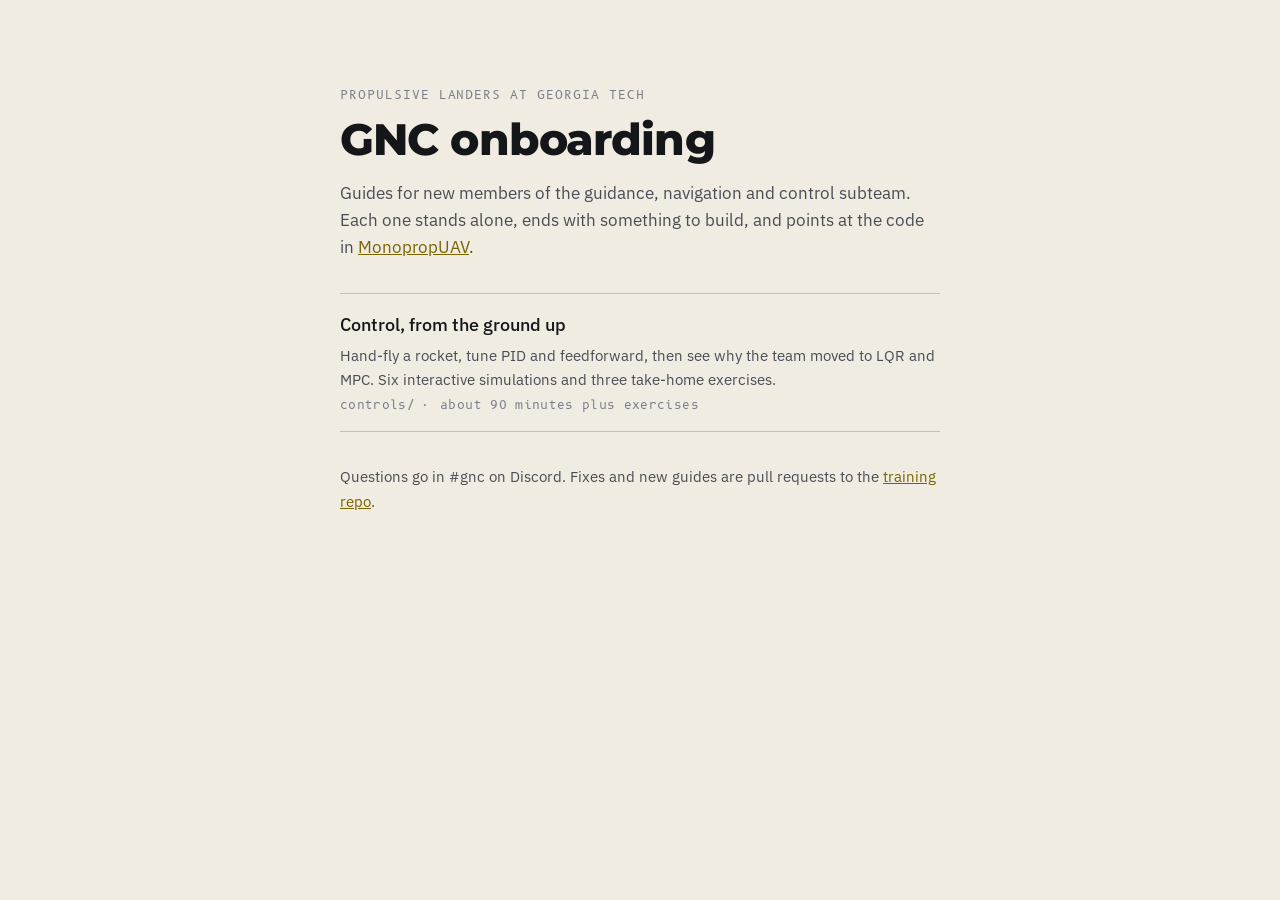
==== index.html @ 3d28d426 "Add the GNC onboarding site with the control theory guide controls/ is an interactive single-file gu" ====
<!doctype html>
<html lang="en">
<head>
<meta charset="utf-8">
<meta name="viewport" content="width=device-width, initial-scale=1">
<title>GNC onboarding</title>
<meta name="color-scheme" content="light dark">
<link rel="stylesheet" href="https://fonts.googleapis.com/css2?family=B612+Mono:wght@400&family=IBM+Plex+Sans:wght@400;500&family=Montserrat:wght@700;800&display=swap">
<style>
:root { --bg:#F0ECE2; --ink:#15161A; --ink-2:#4A4C55; --ink-3:#7B7E8A; --line:#C9C1AE; --gold-ink:#7A6300; }
@media (prefers-color-scheme: dark) { :root { --bg:#0E0F12; --ink:#ECE8DD; --ink-2:#B4B0A6; --ink-3:#7E7B74; --line:#2A2D35; --gold-ink:#FFD600; } }
body { margin:0; background:var(--bg); color:var(--ink); font-family:"IBM Plex Sans","Segoe UI",system-ui,sans-serif; font-size:1.0625rem; line-height:1.6; }
main { max-width:60ch; margin:0 auto; padding:5rem 1.5rem 4rem; }
.eyebrow { font-family:"B612 Mono",Consolas,monospace; font-size:.75rem; letter-spacing:.08em; text-transform:uppercase; color:var(--ink-3); }
h1 { font-family:Montserrat,Arial,sans-serif; font-weight:800; font-size:clamp(2rem,5vw,2.75rem); letter-spacing:-.02em; line-height:1.1; margin:.5rem 0 1rem; }
p { margin:0 0 1rem; color:var(--ink-2); }
ul { list-style:none; padding:0; margin:2rem 0 0; border-top:1px solid var(--line); }
li { padding:1rem 0; border-bottom:1px solid var(--line); }
li a { color:var(--ink); font-weight:500; text-decoration:none; font-size:1.15rem; }
li a:hover { text-decoration:underline; text-underline-offset:.15em; }
li span { display:block; color:var(--ink-2); font-size:.95rem; margin-top:.2rem; }
li small { display:block; font-family:"B612 Mono",Consolas,monospace; font-size:.72rem; color:var(--ink-3); margin-top:.35rem; letter-spacing:.03em; }
a { color:var(--gold-ink); }
</style>
</head>
<body>
<main>
  <span class="eyebrow">Propulsive Landers at Georgia Tech</span>
  <h1>GNC onboarding</h1>
  <p>Guides for new members of the guidance, navigation and control subteam. Each one stands alone, ends with something to build, and points at the code in <a href="https://github.com/GTPL-Testing/MonopropUAV">MonopropUAV</a>.</p>
  <ul>
    <li>
      <a href="controls/">Control, from the ground up</a>
      <span>Hand-fly a rocket, tune PID and feedforward, then see why the team moved to LQR and MPC. Six interactive simulations and three take-home exercises.</span>
      <small>controls/ · about 90 minutes plus exercises</small>
    </li>
  </ul>
  <p style="margin-top:2rem;font-size:.95rem">Questions go in #gnc on Discord. Fixes and new guides are pull requests to the <a href="https://github.com/Propulsive-Landers-GT/training">training repo</a>.</p>
</main>
</body>
</html>
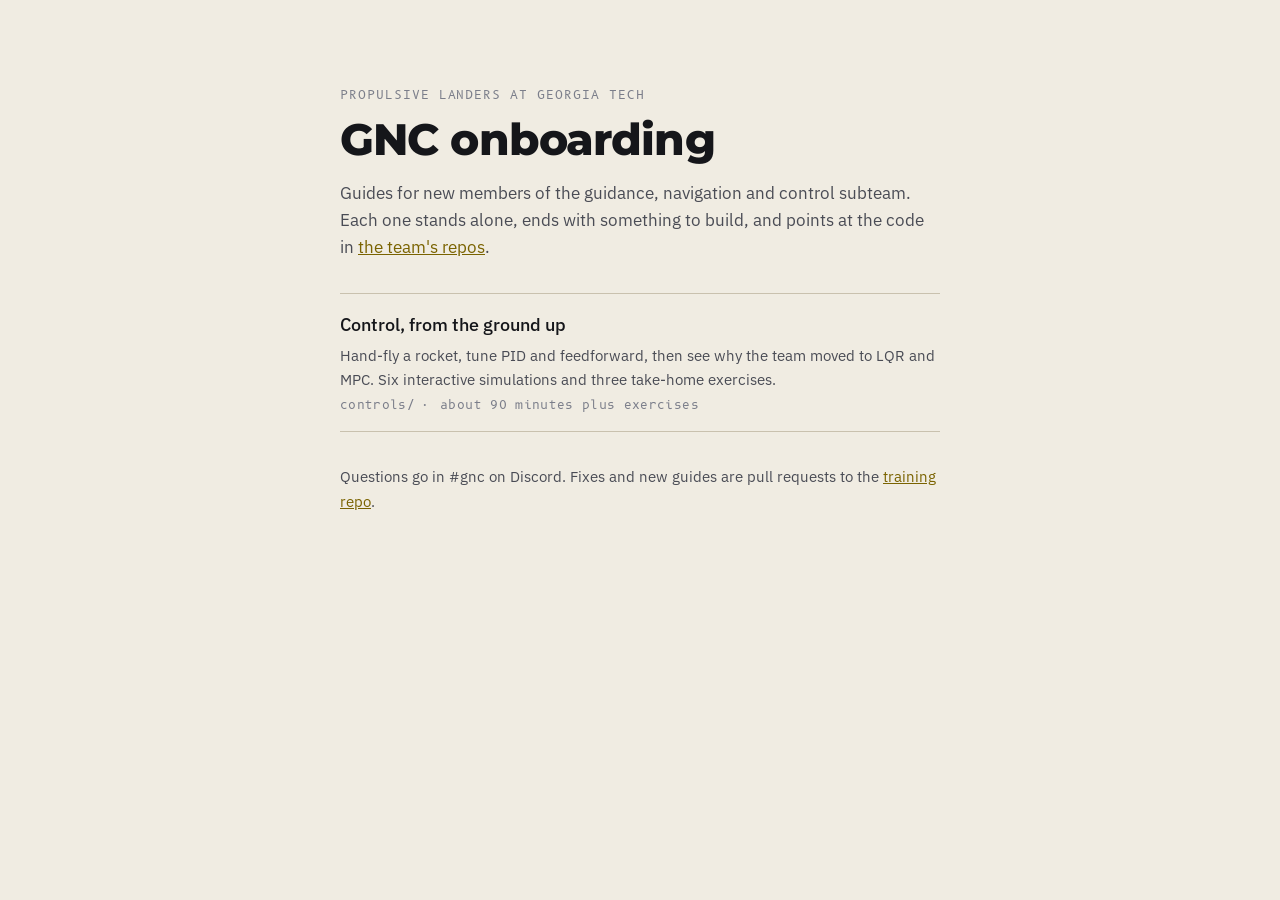
==== commit 004b526a: "Point the guide and exercises at the Propulsive-Landers-GT split repos The code the guide cites move" ====
--- a/index.html
+++ b/index.html
@@ -27,7 +27,7 @@
 <main>
   <span class="eyebrow">Propulsive Landers at Georgia Tech</span>
   <h1>GNC onboarding</h1>
-  <p>Guides for new members of the guidance, navigation and control subteam. Each one stands alone, ends with something to build, and points at the code in <a href="https://github.com/GTPL-Testing/MonopropUAV">MonopropUAV</a>.</p>
+  <p>Guides for new members of the guidance, navigation and control subteam. Each one stands alone, ends with something to build, and points at the code in <a href="https://github.com/Propulsive-Landers-GT">the team's repos</a>.</p>
   <ul>
     <li>
       <a href="controls/">Control, from the ground up</a>
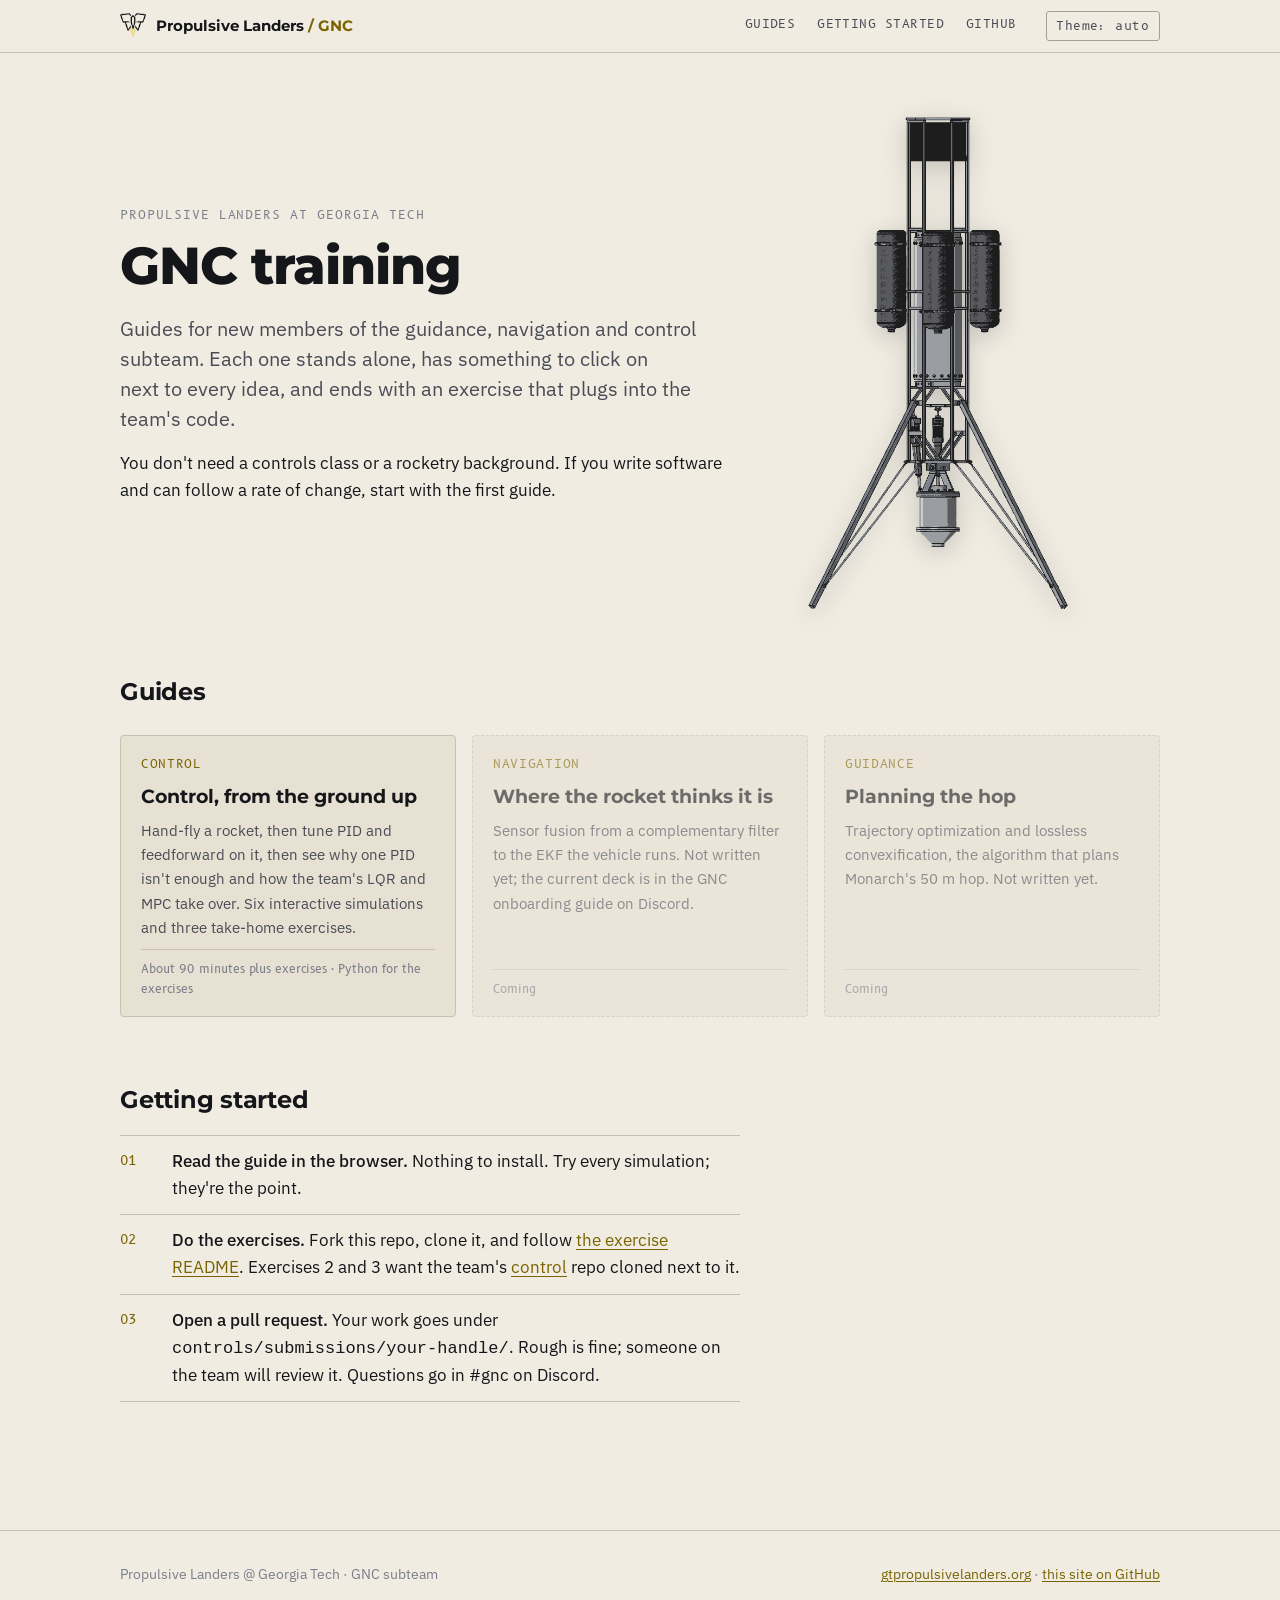
==== commit e2caf103: "Add the three-servo engine figure and redesign the landing page The guide's intro paragraph about th" ====
--- a/index.html
+++ b/index.html
@@ -3,39 +3,131 @@
 <head>
 <meta charset="utf-8">
 <meta name="viewport" content="width=device-width, initial-scale=1">
-<title>GNC onboarding</title>
+<title>GNC training</title>
 <meta name="color-scheme" content="light dark">
-<link rel="stylesheet" href="https://fonts.googleapis.com/css2?family=B612+Mono:wght@400&family=IBM+Plex+Sans:wght@400;500&family=Montserrat:wght@700;800&display=swap">
+<link rel="preconnect" href="https://fonts.googleapis.com">
+<link rel="preconnect" href="https://fonts.gstatic.com" crossorigin>
+<link rel="stylesheet" href="https://fonts.googleapis.com/css2?family=B612:wght@400;700&family=B612+Mono:wght@400&family=IBM+Plex+Sans:ital,wght@0,400;0,500;1,400&family=Montserrat:wght@700;800&display=swap">
 <style>
-:root { --bg:#F0ECE2; --ink:#15161A; --ink-2:#4A4C55; --ink-3:#7B7E8A; --line:#C9C1AE; --gold-ink:#7A6300; }
-@media (prefers-color-scheme: dark) { :root { --bg:#0E0F12; --ink:#ECE8DD; --ink-2:#B4B0A6; --ink-3:#7E7B74; --line:#2A2D35; --gold-ink:#FFD600; } }
-body { margin:0; background:var(--bg); color:var(--ink); font-family:"IBM Plex Sans","Segoe UI",system-ui,sans-serif; font-size:1.0625rem; line-height:1.6; }
-main { max-width:60ch; margin:0 auto; padding:5rem 1.5rem 4rem; }
-.eyebrow { font-family:"B612 Mono",Consolas,monospace; font-size:.75rem; letter-spacing:.08em; text-transform:uppercase; color:var(--ink-3); }
-h1 { font-family:Montserrat,Arial,sans-serif; font-weight:800; font-size:clamp(2rem,5vw,2.75rem); letter-spacing:-.02em; line-height:1.1; margin:.5rem 0 1rem; }
-p { margin:0 0 1rem; color:var(--ink-2); }
-ul { list-style:none; padding:0; margin:2rem 0 0; border-top:1px solid var(--line); }
-li { padding:1rem 0; border-bottom:1px solid var(--line); }
-li a { color:var(--ink); font-weight:500; text-decoration:none; font-size:1.15rem; }
-li a:hover { text-decoration:underline; text-underline-offset:.15em; }
-li span { display:block; color:var(--ink-2); font-size:.95rem; margin-top:.2rem; }
-li small { display:block; font-family:"B612 Mono",Consolas,monospace; font-size:.72rem; color:var(--ink-3); margin-top:.35rem; letter-spacing:.03em; }
-a { color:var(--gold-ink); }
+:root {
+  color-scheme: light dark;
+  --bg:#F0ECE2; --bg-2:#E7E1D3; --bg-3:#DCD5C4; --ink:#15161A; --ink-2:#4A4C55; --ink-3:#7B7E8A;
+  --line:#C9C1AE; --line-2:#A79F8C; --gold:#FFD600; --gold-ink:#7A6300; --navy:#1E3A5F;
+  --font-display:"Montserrat","Helvetica Neue",Arial,sans-serif; --font-body:"IBM Plex Sans","Segoe UI",Roboto,system-ui,sans-serif;
+  --font-ui:"B612",Verdana,sans-serif; --font-mono:"B612 Mono","SFMono-Regular",Consolas,monospace;
+}
+@media (prefers-color-scheme: dark) { :root:not([data-theme="light"]) {
+  --bg:#0E0F12; --bg-2:#15171C; --bg-3:#1E2128; --ink:#ECE8DD; --ink-2:#B4B0A6; --ink-3:#7E7B74;
+  --line:#2A2D35; --line-2:#3D414B; --gold-ink:#FFD600; --navy:#6F9BD1; } }
+:root[data-theme="dark"] {
+  --bg:#0E0F12; --bg-2:#15171C; --bg-3:#1E2128; --ink:#ECE8DD; --ink-2:#B4B0A6; --ink-3:#7E7B74;
+  --line:#2A2D35; --line-2:#3D414B; --gold-ink:#FFD600; --navy:#6F9BD1; }
+*, *::before, *::after { box-sizing:border-box; }
+body { margin:0; background:var(--bg); color:var(--ink); font-family:var(--font-body); font-size:1.0625rem; line-height:1.6; -webkit-font-smoothing:antialiased; }
+a { color:var(--gold-ink); text-decoration:underline; text-decoration-thickness:1px; text-underline-offset:.15em; }
+.topbar { position:sticky; top:0; z-index:20; background:color-mix(in srgb, var(--bg) 88%, transparent); backdrop-filter:blur(10px); border-bottom:1px solid var(--line); }
+.wrap { width:min(1040px, 100% - 2*clamp(1.25rem,4vw,3rem)); margin-inline:auto; }
+.topbar-in { display:flex; align-items:center; gap:1.25rem; min-height:3.25rem; }
+.brand { display:flex; align-items:center; gap:.6rem; text-decoration:none; color:var(--ink); font-family:var(--font-display); font-weight:700; font-size:.95rem; white-space:nowrap; }
+.brand .mark { width:26px; height:26px; }
+.brand b { color:var(--gold-ink); }
+.topnav { margin-left:auto; display:flex; gap:.25rem; }
+.topnav a { font-family:var(--font-mono); font-size:.75rem; letter-spacing:.04em; text-transform:uppercase; color:var(--ink-2); text-decoration:none; padding:.45rem .55rem; border-bottom:2px solid transparent; white-space:nowrap; }
+.topnav a:hover { color:var(--ink); border-bottom-color:var(--gold); }
+.theme-btn { border:1px solid var(--line-2); background:transparent; color:var(--ink-2); font-family:var(--font-mono); font-size:.75rem; letter-spacing:.04em; padding:.35rem .6rem; cursor:pointer; border-radius:3px; white-space:nowrap; flex:none; }
+main { padding:4rem 0 3rem; }
+.hero { display:grid; grid-template-columns:minmax(0, 62ch) minmax(220px, 300px); gap:3rem; align-items:center; }
+@media (max-width: 800px) { .hero { grid-template-columns:1fr; } .hero img { max-width:180px; } }
+.eyebrow { font-family:var(--font-mono); font-size:.75rem; letter-spacing:.08em; text-transform:uppercase; color:var(--ink-3); display:block; margin-bottom:.75rem; }
+h1 { font-family:var(--font-display); font-weight:800; font-size:clamp(2.25rem,5vw,3.25rem); letter-spacing:-.02em; line-height:1.1; margin:0 0 1.25rem; text-wrap:balance; }
+.lead { font-size:1.25rem; line-height:1.5; color:var(--ink-2); max-width:58ch; margin:0 0 1rem; text-wrap:pretty; }
+p { margin:0 0 1rem; text-wrap:pretty; }
+.hero img { width:100%; max-width:260px; justify-self:center; filter:drop-shadow(0 6px 12px rgba(0,0,0,.18)); }
+h2 { font-family:var(--font-display); font-weight:700; font-size:1.5rem; letter-spacing:-.01em; margin:4rem 0 .5rem; }
+.guides { list-style:none; padding:0; margin:1.5rem 0 0; display:grid; grid-template-columns:repeat(auto-fill, minmax(300px, 1fr)); gap:1rem; }
+.guide { display:flex; flex-direction:column; gap:.6rem; padding:1.25rem 1.25rem 1rem; background:var(--bg-2); border:1px solid var(--line); border-radius:4px; text-decoration:none; color:var(--ink); min-height:100%; }
+.guide:hover { border-color:var(--ink-3); }
+.guide .n { font-family:var(--font-mono); font-size:.72rem; letter-spacing:.06em; text-transform:uppercase; color:var(--gold-ink); }
+.guide .t { font-family:var(--font-display); font-weight:700; font-size:1.2rem; line-height:1.25; text-wrap:balance; }
+.guide .d { color:var(--ink-2); font-size:.95rem; text-wrap:pretty; flex:1; }
+.guide .m { font-family:var(--font-ui); font-size:.78rem; color:var(--ink-3); border-top:1px solid var(--line); padding-top:.6rem; }
+.guide.soon { opacity:.6; border-style:dashed; }
+.steps { list-style:none; padding:0; margin:1rem 0 0; max-width:62ch; counter-reset:s; }
+.steps li { display:grid; grid-template-columns:2.5rem 1fr; gap:.75rem; padding:.75rem 0; border-top:1px solid var(--line); counter-increment:s; }
+.steps li::before { content:"0" counter(s); font-family:var(--font-mono); font-size:.8rem; color:var(--gold-ink); padding-top:.2rem; }
+.steps li:last-child { border-bottom:1px solid var(--line); }
+.steps b { font-weight:500; }
+footer { border-top:1px solid var(--line); margin-top:5rem; padding:2rem 0 3rem; font-size:.875rem; color:var(--ink-3); }
+footer .wrap { display:flex; flex-wrap:wrap; gap:.5rem 2rem; justify-content:space-between; }
+@media (prefers-reduced-motion: reduce) { *, *::before, *::after { transition:none !important; animation:none !important; } }
 </style>
 </head>
 <body>
-<main>
-  <span class="eyebrow">Propulsive Landers at Georgia Tech</span>
-  <h1>GNC onboarding</h1>
-  <p>Guides for new members of the guidance, navigation and control subteam. Each one stands alone, ends with something to build, and points at the code in <a href="https://github.com/Propulsive-Landers-GT">the team's repos</a>.</p>
-  <ul>
-    <li>
-      <a href="controls/">Control, from the ground up</a>
-      <span>Hand-fly a rocket, tune PID and feedforward, then see why the team moved to LQR and MPC. Six interactive simulations and three take-home exercises.</span>
-      <small>controls/ · about 90 minutes plus exercises</small>
-    </li>
+<header class="topbar"><div class="wrap topbar-in">
+  <a class="brand" href="./"><img class="mark" src="controls/src/assets/mark_light.png" data-dark="controls/src/assets/mark_dark.png" data-light="controls/src/assets/mark_light.png" alt=""><span>Propulsive Landers <b>/ GNC</b></span></a>
+  <nav class="topnav" aria-label="Site"><a href="#guides">Guides</a><a href="#start">Getting started</a><a href="https://github.com/Propulsive-Landers-GT">GitHub</a></nav>
+  <button class="theme-btn" id="themeBtn" type="button">Theme: auto</button>
+</div></header>
+<main class="wrap">
+  <section class="hero">
+    <div>
+      <span class="eyebrow">Propulsive Landers at Georgia Tech</span>
+      <h1>GNC training</h1>
+      <p class="lead">Guides for new members of the guidance, navigation and control subteam. Each one stands alone, has something to click on next to every idea, and ends with an exercise that plugs into the team's code.</p>
+      <p>You don't need a controls class or a rocketry background. If you write software and can follow a rate of change, start with the first guide.</p>
+    </div>
+    <img src="controls/src/assets/monarch_480.png" alt="Render of Monarch, the team's 1000 N hybrid rocket lander">
+  </section>
+
+  <h2 id="guides">Guides</h2>
+  <ul class="guides">
+    <li><a class="guide" href="controls/">
+      <span class="n">Control</span>
+      <span class="t">Control, from the ground up</span>
+      <span class="d">Hand-fly a rocket, then tune PID and feedforward on it, then see why one PID isn't enough and how the team's LQR and MPC take over. Six interactive simulations and three take-home exercises.</span>
+      <span class="m">About 90 minutes plus exercises · Python for the exercises</span>
+    </a></li>
+    <li><span class="guide soon">
+      <span class="n">Navigation</span>
+      <span class="t">Where the rocket thinks it is</span>
+      <span class="d">Sensor fusion from a complementary filter to the EKF the vehicle runs. Not written yet; the current deck is in the GNC onboarding guide on Discord.</span>
+      <span class="m">Coming</span>
+    </span></li>
+    <li><span class="guide soon">
+      <span class="n">Guidance</span>
+      <span class="t">Planning the hop</span>
+      <span class="d">Trajectory optimization and lossless convexification, the algorithm that plans Monarch's 50 m hop. Not written yet.</span>
+      <span class="m">Coming</span>
+    </span></li>
   </ul>
-  <p style="margin-top:2rem;font-size:.95rem">Questions go in #gnc on Discord. Fixes and new guides are pull requests to the <a href="https://github.com/Propulsive-Landers-GT/training">training repo</a>.</p>
+
+  <h2 id="start">Getting started</h2>
+  <ol class="steps">
+    <li><span><b>Read the guide in the browser.</b> Nothing to install. Try every simulation; they're the point.</span></li>
+    <li><span><b>Do the exercises.</b> Fork this repo, clone it, and follow <a href="controls/exercises/README.md">the exercise README</a>. Exercises 2 and 3 want the team's <a href="https://github.com/Propulsive-Landers-GT/control">control</a> repo cloned next to it.</span></li>
+    <li><span><b>Open a pull request.</b> Your work goes under <code>controls/submissions/your-handle/</code>. Rough is fine; someone on the team will review it. Questions go in #gnc on Discord.</span></li>
+  </ol>
 </main>
+<footer><div class="wrap">
+  <p>Propulsive Landers @ Georgia Tech · GNC subteam</p>
+  <p><a href="https://gtpropulsivelanders.org/">gtpropulsivelanders.org</a> · <a href="https://github.com/Propulsive-Landers-GT/training">this site on GitHub</a></p>
+</div></footer>
+<script>
+(function () {
+  const root = document.documentElement, KEY = 'gtpl-controls-theme', btn = document.getElementById('themeBtn');
+  const order = ['auto', 'light', 'dark']; let mode = 'auto';
+  try { const s = localStorage.getItem(KEY); if (order.includes(s)) mode = s; } catch (e) {}
+  const mq = matchMedia('(prefers-color-scheme: dark)');
+  function isDark() { const t = root.getAttribute('data-theme'); return t === 'dark' || (t !== 'light' && mq.matches); }
+  function apply() {
+    if (mode === 'auto') root.removeAttribute('data-theme'); else root.setAttribute('data-theme', mode);
+    btn.textContent = 'Theme: ' + mode;
+    try { localStorage.setItem(KEY, mode); } catch (e) {}
+    document.querySelectorAll('img.mark').forEach(i => i.setAttribute('src', isDark() ? i.dataset.light : i.dataset.dark));
+  }
+  btn.addEventListener('click', () => { mode = order[(order.indexOf(mode) + 1) % 3]; apply(); });
+  mq.addEventListener('change', apply); apply();
+})();
+</script>
 </body>
 </html>
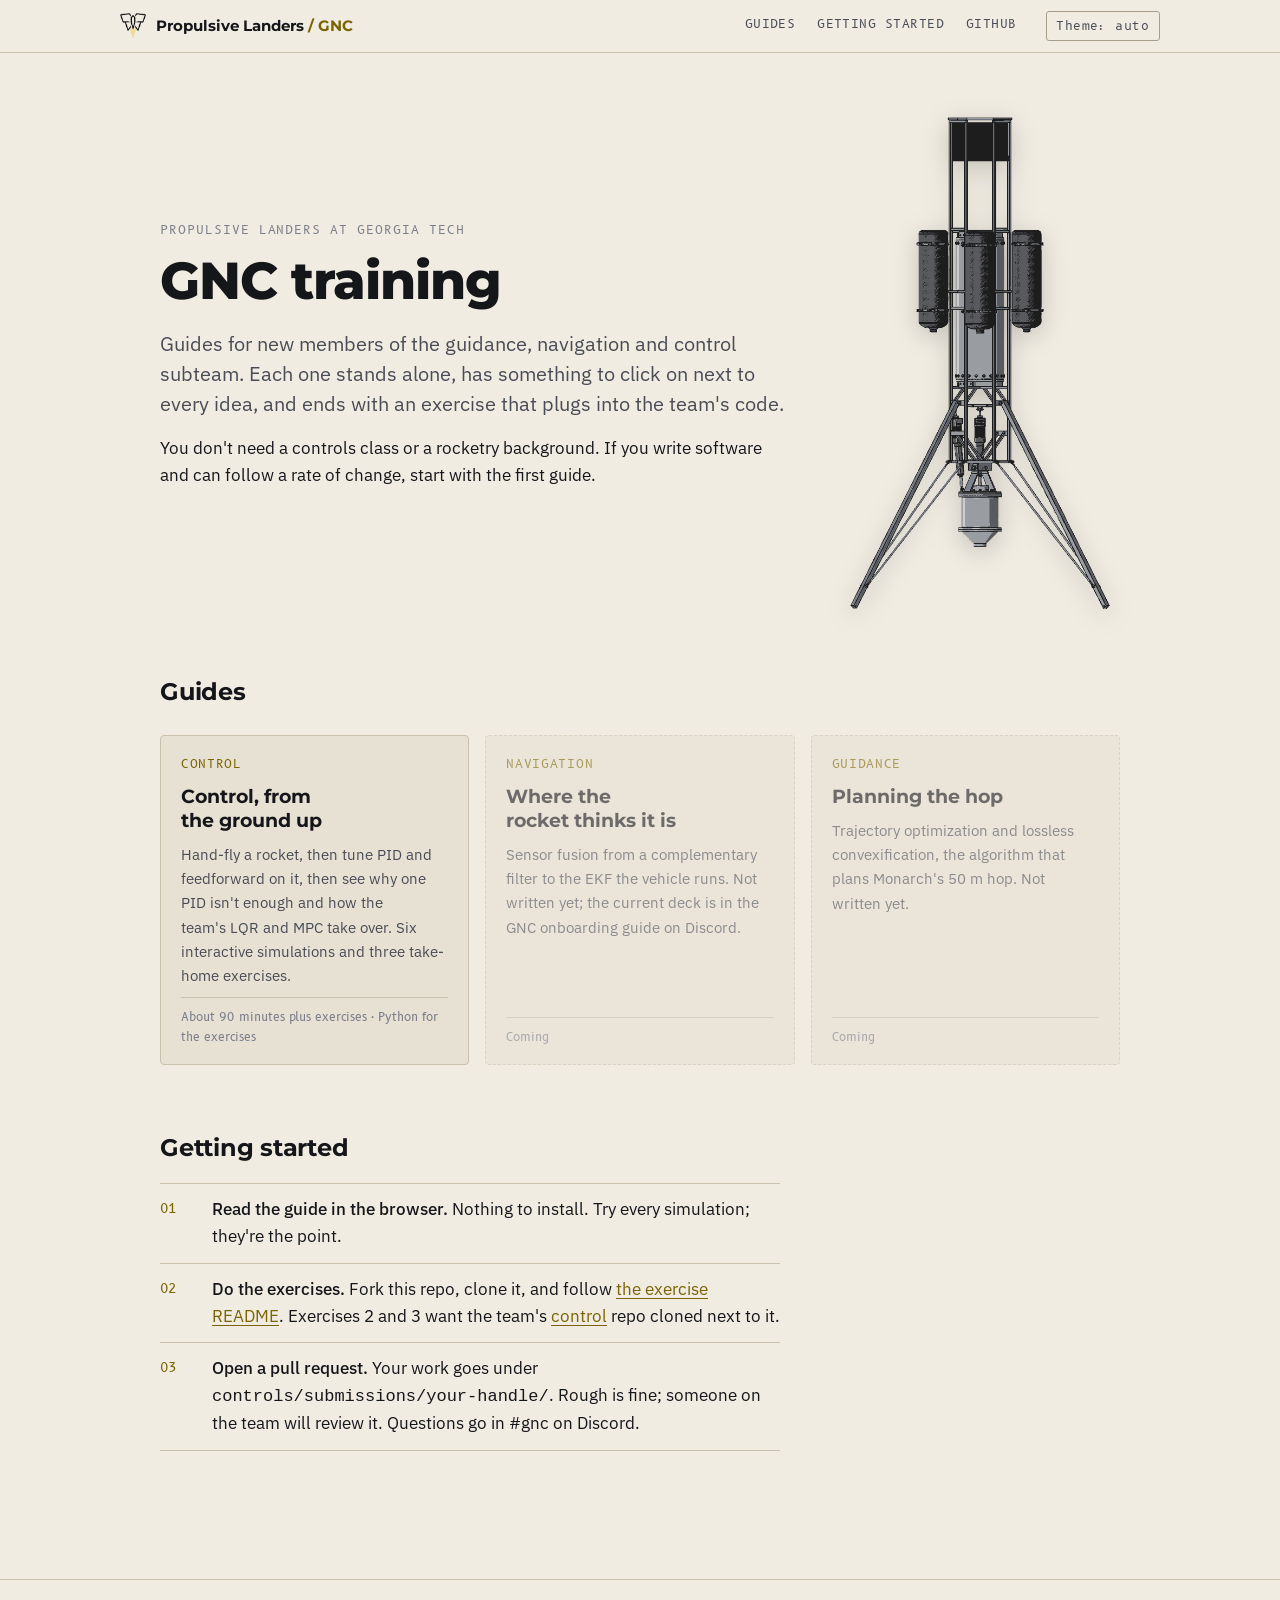
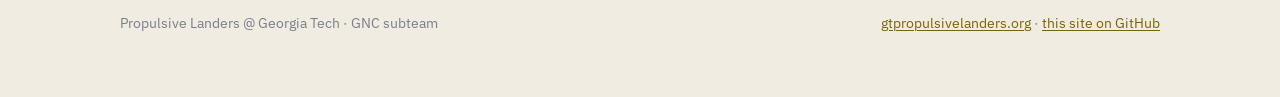
==== commit 5cc3c2e2: "Centre the reading column and move the byline under the title The prose column is now centred on wid" ====
--- a/index.html
+++ b/index.html
@@ -27,6 +27,7 @@
 a { color:var(--gold-ink); text-decoration:underline; text-decoration-thickness:1px; text-underline-offset:.15em; }
 .topbar { position:sticky; top:0; z-index:20; background:color-mix(in srgb, var(--bg) 88%, transparent); backdrop-filter:blur(10px); border-bottom:1px solid var(--line); }
 .wrap { width:min(1040px, 100% - 2*clamp(1.25rem,4vw,3rem)); margin-inline:auto; }
+main.wrap { width:min(960px, 100% - 2*clamp(1.25rem,4vw,3rem)); }
 .topbar-in { display:flex; align-items:center; gap:1.25rem; min-height:3.25rem; }
 .brand { display:flex; align-items:center; gap:.6rem; text-decoration:none; color:var(--ink); font-family:var(--font-display); font-weight:700; font-size:.95rem; white-space:nowrap; }
 .brand .mark { width:26px; height:26px; }
@@ -36,7 +37,7 @@
 .topnav a:hover { color:var(--ink); border-bottom-color:var(--gold); }
 .theme-btn { border:1px solid var(--line-2); background:transparent; color:var(--ink-2); font-family:var(--font-mono); font-size:.75rem; letter-spacing:.04em; padding:.35rem .6rem; cursor:pointer; border-radius:3px; white-space:nowrap; flex:none; }
 main { padding:4rem 0 3rem; }
-.hero { display:grid; grid-template-columns:minmax(0, 62ch) minmax(220px, 300px); gap:3rem; align-items:center; }
+.hero { display:grid; grid-template-columns:minmax(0, 1fr) minmax(220px, 280px); gap:3rem; align-items:center; }
 @media (max-width: 800px) { .hero { grid-template-columns:1fr; } .hero img { max-width:180px; } }
 .eyebrow { font-family:var(--font-mono); font-size:.75rem; letter-spacing:.08em; text-transform:uppercase; color:var(--ink-3); display:block; margin-bottom:.75rem; }
 h1 { font-family:var(--font-display); font-weight:800; font-size:clamp(2.25rem,5vw,3.25rem); letter-spacing:-.02em; line-height:1.1; margin:0 0 1.25rem; text-wrap:balance; }
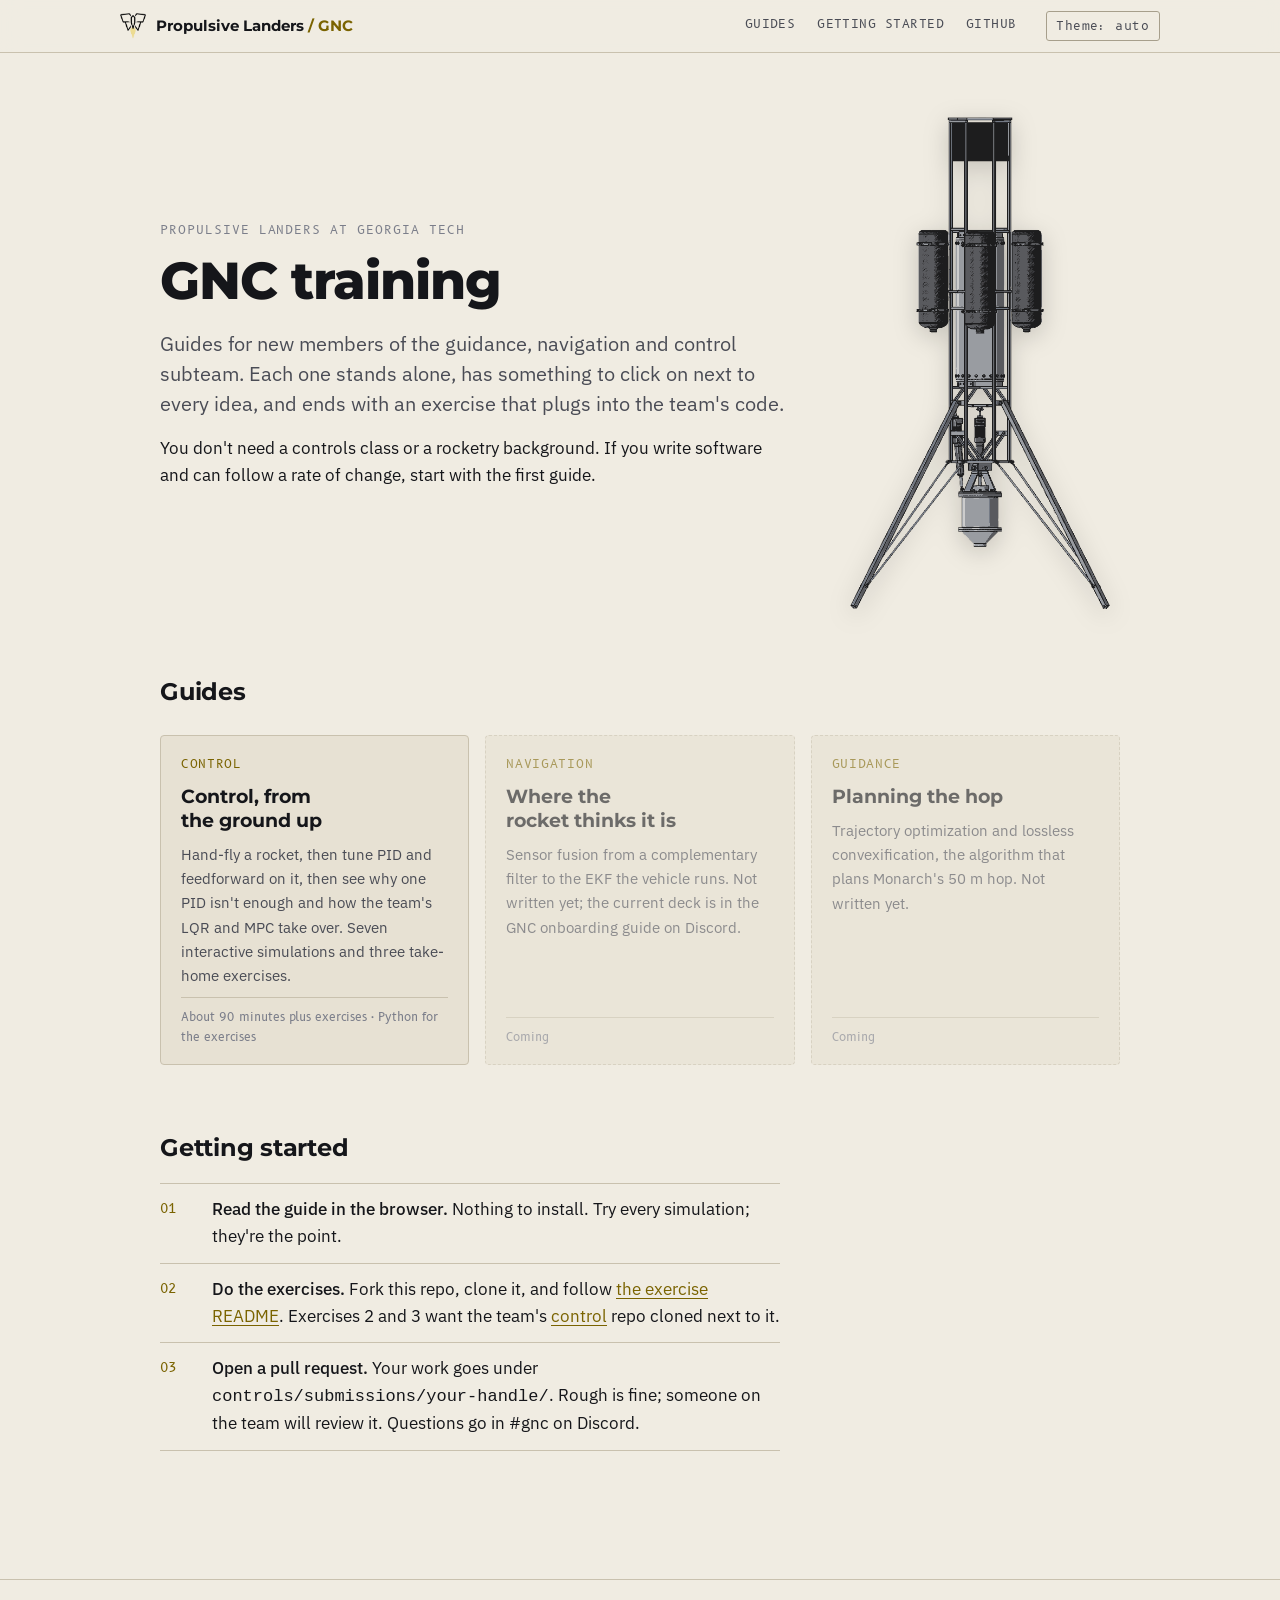
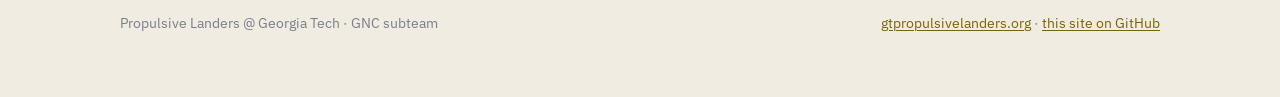
==== commit c6ebe2d2: "Add a P-only arm sim and move the loop diagram - Add sim-arm.js: geared arm where P alone settles, w" ====
--- a/index.html
+++ b/index.html
@@ -85,7 +85,7 @@
     <li><a class="guide" href="controls/">
       <span class="n">Control</span>
       <span class="t">Control, from the ground up</span>
-      <span class="d">Hand-fly a rocket, then tune PID and feedforward on it, then see why one PID isn't enough and how the team's LQR and MPC take over. Six interactive simulations and three take-home exercises.</span>
+      <span class="d">Hand-fly a rocket, then tune PID and feedforward on it, then see why one PID isn't enough and how the team's LQR and MPC take over. Seven interactive simulations and three take-home exercises.</span>
       <span class="m">About 90 minutes plus exercises · Python for the exercises</span>
     </a></li>
     <li><span class="guide soon">
